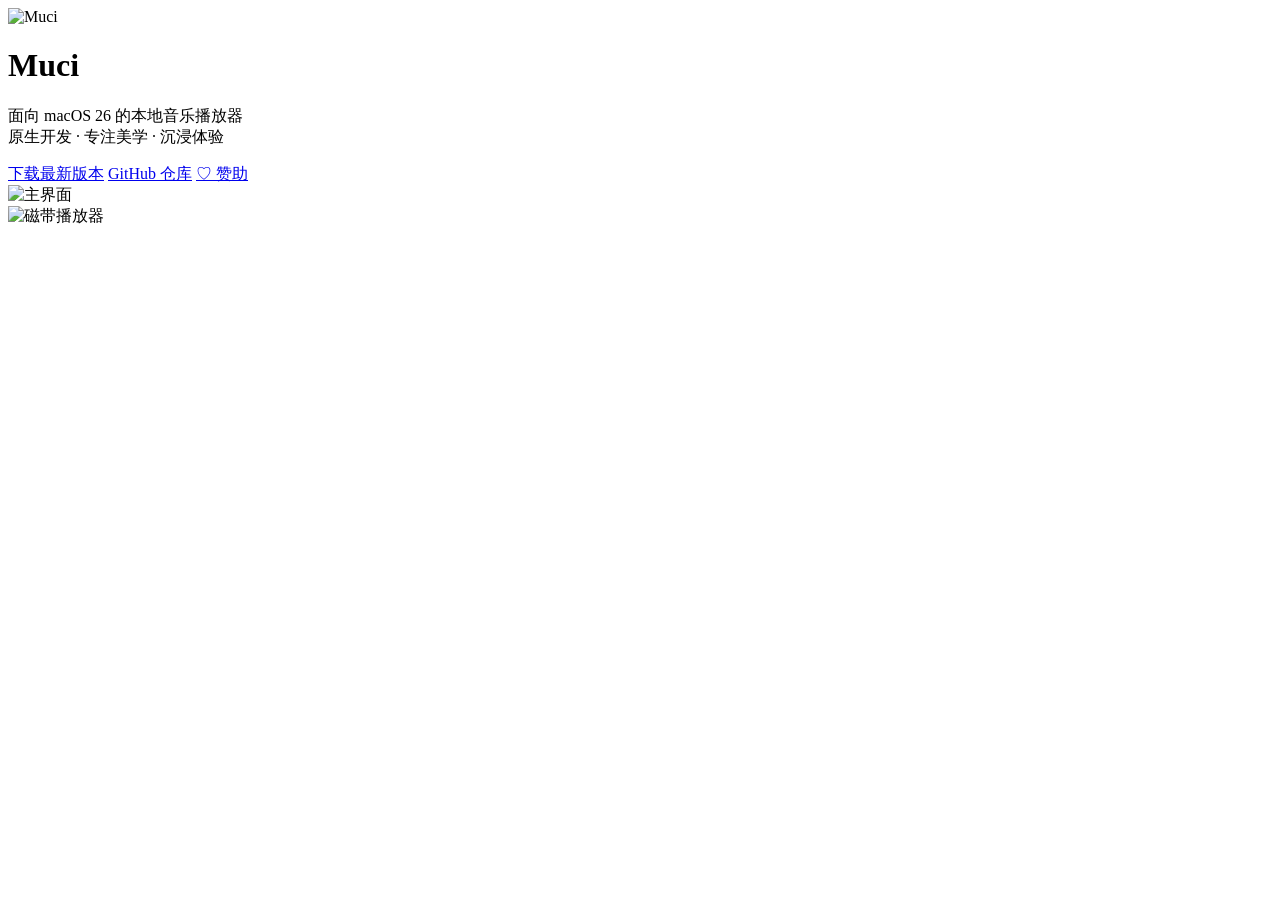
==== pages/index.html @ 7de0b0c0 "Update the public site and release notes for Muci" ====
<!DOCTYPE html>
<html lang="zh-CN">
<head>
    <meta charset="UTF-8">
    <meta name="viewport" content="width=device-width, initial-scale=1.0">
    <title>Muci - macOS 本地音乐播放器</title>
    <link rel="stylesheet" href="style.css">
</head>
<body>
    <div class="container">
        <div class="hero">
            <img src="assets/icon.png" alt="Muci" class="app-icon">
            <div class="hero-content">
                <h1>Muci</h1>
                <p class="tagline">面向 macOS 26 的本地音乐播放器<br>原生开发 · 专注美学 · 沉浸体验</p>
                <div class="buttons">
                    <a href="https://github.com/kmgcc/kmgccc_player/releases/latest" class="btn btn-primary">下载最新版本</a>
                    <a href="https://github.com/kmgcc/kmgccc_player" class="btn btn-secondary">GitHub 仓库</a>
                    <a href="donate.html" class="btn btn-donate">
                        <span class="btn-icon" aria-hidden="true">♡</span>
                        <span>赞助</span>
                    </a>
                </div>
            </div>
        </div>

        <div class="screenshots">
            <div class="screenshot-item">
                <img src="assets/screenshot1.png" alt="主界面">
            </div>
            <div class="screenshot-item">
                <img src="assets/screenshot2.png" alt="磁带播放器">
            </div>
        </div>
    </div>
</body>
</html>
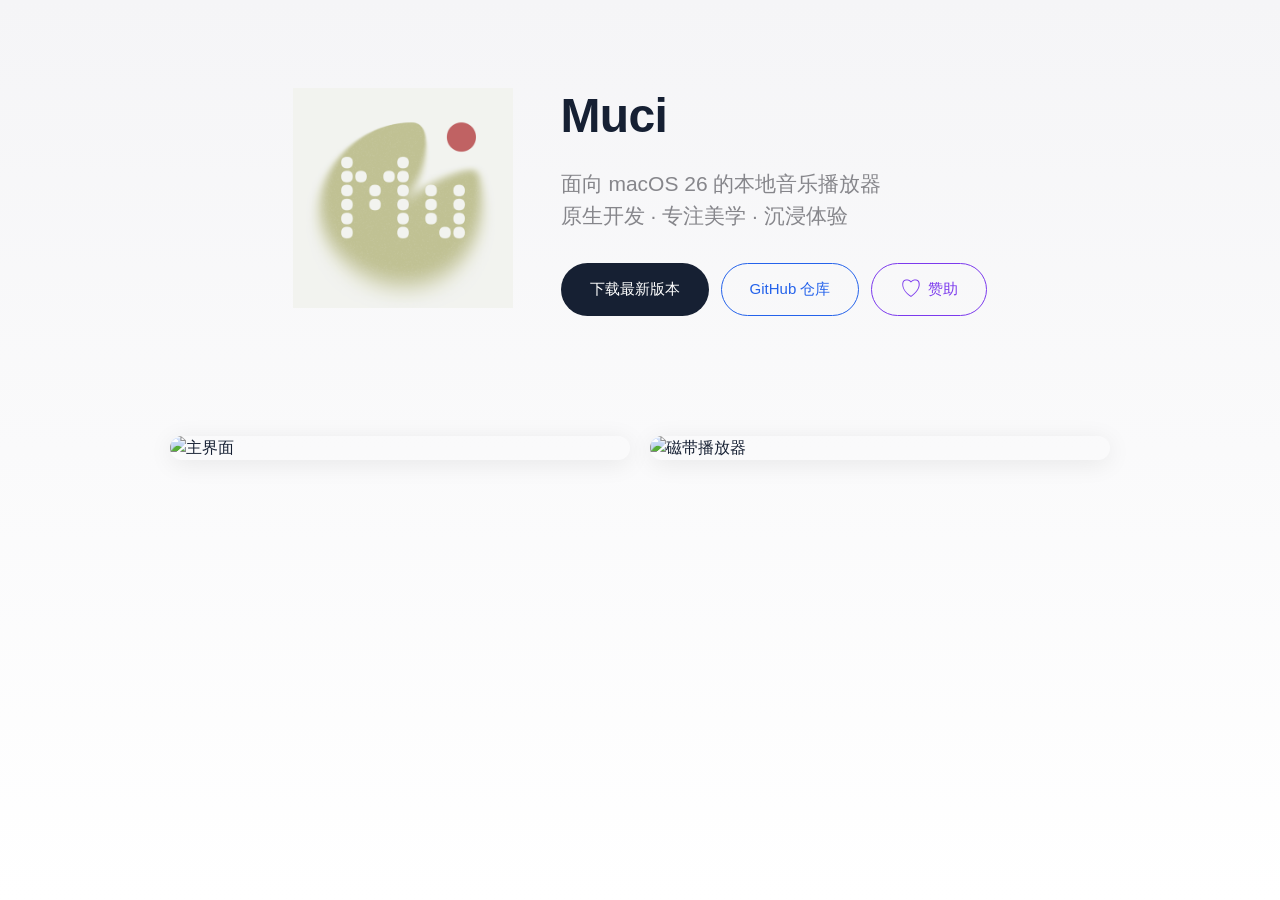
==== commit e4dd0b81: "Use the Muci Icon Composer artwork and update Pages icons" ====
--- a/pages/index.html
+++ b/pages/index.html
@@ -4,12 +4,17 @@
     <meta charset="UTF-8">
     <meta name="viewport" content="width=device-width, initial-scale=1.0">
     <title>Muci - macOS 本地音乐播放器</title>
+    <link rel="icon" type="image/png" href="assets/icon.png">
+    <link rel="icon" type="image/png" href="assets/icon-dark.png" media="(prefers-color-scheme: dark)">
     <link rel="stylesheet" href="style.css">
 </head>
 <body>
     <div class="container">
         <div class="hero">
-            <img src="assets/icon.png" alt="Muci" class="app-icon">
+            <picture>
+                <source media="(prefers-color-scheme: dark)" srcset="assets/icon-dark.png">
+                <img src="assets/icon.png" alt="Muci" class="app-icon">
+            </picture>
             <div class="hero-content">
                 <h1>Muci</h1>
                 <p class="tagline">面向 macOS 26 的本地音乐播放器<br>原生开发 · 专注美学 · 沉浸体验</p>
--- a/pages/style.css
+++ b/pages/style.css
@@ -0,0 +1,221 @@
+* {
+    margin: 0;
+    padding: 0;
+    box-sizing: border-box;
+}
+
+body {
+    font-family: -apple-system, BlinkMacSystemFont, "SF Pro Text", "Segoe UI", Roboto, sans-serif;
+    background: linear-gradient(180deg, #f5f5f7 0%, #ffffff 100%);
+    color: #162033;
+    line-height: 1.5;
+    min-height: 100vh;
+}
+
+.container {
+    max-width: 980px;
+    margin: 0 auto;
+    padding: 80px 20px;
+}
+
+.hero {
+    display: flex;
+    align-items: center;
+    justify-content: center;
+    gap: 48px;
+    margin-bottom: 120px;
+}
+
+.app-icon {
+    display: block;
+    width: 220px;
+    height: 220px;
+    border-radius: 0;
+    box-shadow: none;
+    flex-shrink: 0;
+    object-fit: contain;
+}
+
+.hero-content {
+    display: flex;
+    flex-direction: column;
+    justify-content: center;
+    align-items: flex-start;
+    text-align: left;
+}
+
+h1 {
+    font-size: 48px;
+    font-weight: 700;
+    letter-spacing: -0.015em;
+    margin-bottom: 16px;
+}
+
+.tagline {
+    font-size: 21px;
+    color: #86868b;
+    font-weight: 400;
+    margin-bottom: 32px;
+}
+
+.buttons {
+    display: flex;
+    gap: 12px;
+    justify-content: flex-start;
+    flex-wrap: wrap;
+}
+
+.btn {
+    display: inline-flex;
+    align-items: center;
+    gap: 6px;
+    padding: 14px 28px;
+    border: 1.5px solid transparent;
+    border-radius: 999px;
+    font-size: 15px;
+    font-weight: 500;
+    text-decoration: none;
+    transition: all 0.2s ease;
+}
+
+.btn-primary {
+    background: #162033;
+    color: #ffffff;
+}
+
+.btn-primary:hover {
+    background: #1d2940;
+    transform: scale(1.02);
+}
+
+.btn-secondary {
+    background: transparent;
+    border-color: #2563eb;
+    color: #2563eb;
+}
+
+.btn-secondary:hover {
+    background: rgba(37, 99, 235, 0.08);
+}
+
+.btn-donate {
+    background: transparent;
+    border-color: #7c3aed;
+    color: #7c3aed;
+}
+
+.btn-donate:hover {
+    background: rgba(124, 58, 237, 0.08);
+}
+
+.btn-icon {
+    font-size: 22px;
+    line-height: 1;
+}
+
+.screenshots {
+    display: grid;
+    grid-template-columns: repeat(auto-fit, minmax(400px, 1fr));
+    gap: 20px;
+    margin-top: 40px;
+}
+
+.screenshot-item {
+    border-radius: 16px;
+    overflow: hidden;
+    box-shadow: 0 4px 24px rgba(0, 0, 0, 0.08);
+    transition: transform 0.3s ease;
+}
+
+.screenshot-item:hover {
+    transform: translateY(-4px);
+}
+
+.screenshot-item img {
+    width: 100%;
+    height: auto;
+    display: block;
+}
+
+@media (max-width: 768px) {
+    .container {
+        padding: 60px 16px;
+    }
+
+    .hero {
+        flex-direction: column;
+        text-align: center;
+        gap: 28px;
+        margin-bottom: 80px;
+    }
+
+    .hero-content {
+        align-items: center;
+        text-align: center;
+    }
+
+    h1 {
+        font-size: 36px;
+    }
+
+    .tagline {
+        font-size: 18px;
+    }
+
+    .app-icon {
+        width: 160px;
+        height: 160px;
+    }
+
+    .screenshots {
+        grid-template-columns: 1fr;
+    }
+
+    .buttons {
+        justify-content: center;
+    }
+}
+
+@media (prefers-color-scheme: dark) {
+    body {
+        background: linear-gradient(180deg, #1a1a1a 0%, #0f0f0f 100%);
+        color: #f5f5f7;
+    }
+
+    .tagline {
+        color: #a1a1aa;
+    }
+
+    .btn-primary {
+        background: #dbe7ff;
+        color: #162033;
+    }
+
+    .btn-primary:hover {
+        background: #cddcff;
+    }
+
+    .btn-secondary {
+        background: transparent;
+        border-color: #60a5fa;
+        color: #60a5fa;
+    }
+
+    .btn-secondary:hover {
+        background: rgba(96, 165, 250, 0.14);
+    }
+
+    .btn-donate {
+        background: transparent;
+        border-color: #c084fc;
+        color: #c084fc;
+    }
+
+    .btn-donate:hover {
+        background: rgba(192, 132, 252, 0.14);
+    }
+
+    .screenshot-item {
+        box-shadow: 0 8px 30px rgba(0, 0, 0, 0.35);
+    }
+}
